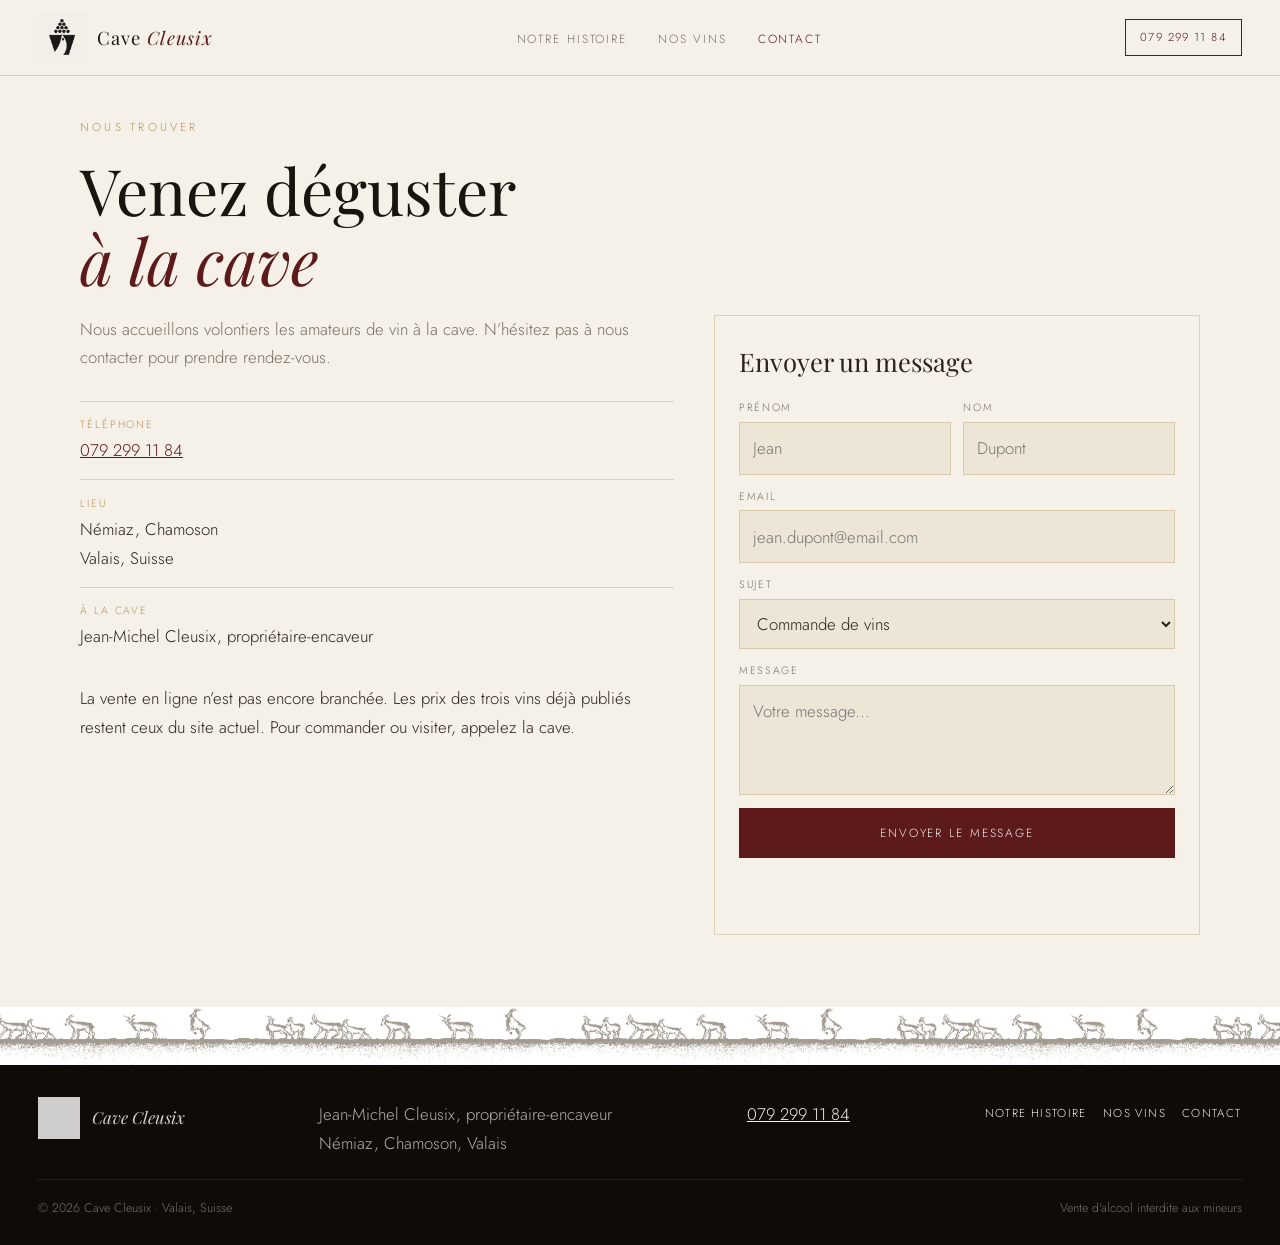
==== contact.html @ b55b0c0e "Rebuild the static Cave Cleusix site in the current art direction. Keep the cream panels, the four p" ====
<!DOCTYPE html>
<html lang="fr">
<head>
  <meta charset="utf-8">
  <meta name="viewport" content="width=device-width, initial-scale=1">
  <title>Contact — Cave Cleusix</title>
  <meta name="description" content="Téléphone 079 299 11 84. Cave Cleusix, Némiaz, Chamoson, Valais.">
  <link rel="icon" href="images/logo.png">
  <link rel="preconnect" href="https://fonts.googleapis.com">
  <link rel="preconnect" href="https://fonts.gstatic.com" crossorigin>
  <link href="https://fonts.googleapis.com/css2?family=Cormorant+Garamond:ital,wght@0,500;1,500&amp;family=Jost:wght@300;400;500&amp;family=Playfair+Display:ital,wght@0,400;0,500;1,400;1,500&amp;display=swap" rel="stylesheet">
  <link rel="stylesheet" href="css/site.css">
</head>
<body>
  <a class="skip" href="#contenu">Aller au contenu</a>
  <header class="site-header">
    <a class="logo" href="index.html">
      <img src="images/logo.png" alt="">
      <span class="logo-name">Cave <em>Cleusix</em></span>
    </a>
    <button class="nav-toggle" type="button" aria-expanded="false" aria-controls="navigation">Menu</button>
    <nav class="site-nav" id="navigation" aria-label="Navigation">
      <ul>
          <li><a href="histoire.html">Notre histoire</a></li>
          <li><a href="vins.html">Nos vins</a></li>
          <li><a href="contact.html" aria-current="page">Contact</a></li>
      </ul>
    </nav>
    <a class="nav-phone" href="tel:+41792991184">079 299 11 84</a>
  </header>
  <main id="contenu">

    <header class="page-hero">
      <div class="wrap">
        <p class="eyebrow">Nous trouver</p>
        <h1>Venez déguster<br><em>à la cave</em></h1>
      </div>
    </header>
    <section class="section" style="padding-top:0">
      <div class="wrap contact-band">
        <div>
          <p class="lede">Nous accueillons volontiers les amateurs de vin à la cave. N’hésitez pas à nous contacter pour prendre rendez-vous.</p>
          <div class="detail"><span>Téléphone</span><a href="tel:+41792991184">079 299 11 84</a></div>
          <div class="detail"><span>Lieu</span><p style="margin:0">Némiaz, Chamoson<br>Valais, Suisse</p></div>
          <div class="detail"><span>À la cave</span><p style="margin:0">Jean-Michel Cleusix, propriétaire-encaveur</p></div>
          <p class="prose" style="margin-top:1.2rem">La vente en ligne n’est pas encore branchée. Les prix des trois vins déjà publiés restent ceux du site actuel. Pour commander ou visiter, appelez la cave.</p>
        </div>
        <form class="form" action="#" method="post" onsubmit="return false;">
          <h2>Envoyer un message</h2>
          <div class="form-row">
            <div class="field">
              <label for="prenom">Prénom</label>
              <input id="prenom" name="prenom" type="text" autocomplete="given-name" placeholder="Jean">
            </div>
            <div class="field">
              <label for="nom">Nom</label>
              <input id="nom" name="nom" type="text" autocomplete="family-name" placeholder="Dupont">
            </div>
          </div>
          <div class="field">
            <label for="email">Email</label>
            <input id="email" name="email" type="email" autocomplete="email" placeholder="jean.dupont@email.com">
          </div>
          <div class="field">
            <label for="sujet">Sujet</label>
            <select id="sujet" name="sujet">
              <option>Commande de vins</option>
              <option>Visite à la cave</option>
              <option>Dégustation</option>
              <option>Autre demande</option>
            </select>
          </div>
          <div class="field">
            <label for="message">Message</label>
            <textarea id="message" name="message" placeholder="Votre message..."></textarea>
          </div>
          <button class="btn" type="button" data-contact-send>Envoyer le message</button>
          <p class="form-status" data-contact-status role="status"></p>
        </form>
      </div>
    </section>

  </main>
  <div class="frise" role="presentation"></div>
  <footer class="site-footer">
    <div class="footer-grid">
      <div class="footer-brand">
        <img src="images/logo.png" alt="">
        <p class="footer-name">Cave Cleusix</p>
      </div>
      <p>Jean-Michel Cleusix, propriétaire-encaveur<br>Némiaz, Chamoson, Valais</p>
      <p><a href="tel:+41792991184">079 299 11 84</a></p>
      <ul class="footer-links">
        <li><a href="histoire.html">Notre histoire</a></li>
        <li><a href="vins.html">Nos vins</a></li>
        <li><a href="contact.html">Contact</a></li>
      </ul>
    </div>
    <div class="footer-bottom">
      <p>© 2026 Cave Cleusix · Valais, Suisse</p>
      <p>Vente d'alcool interdite aux mineurs</p>
    </div>
  </footer>
  <script src="js/site.js"></script>
</body>
</html>
---- css/site.css ----
/* Cave Cleusix — direction du site public : crème, bordeaux, serif.
   Couleurs reprises du site en ligne (variables --cream, --wine, --gold). */

*, *::before, *::after { box-sizing: border-box; }
html { scroll-behavior: smooth; }
body {
  margin: 0;
  font-family: "Jost", "Avenir Next", "Segoe UI", sans-serif;
  font-weight: 300;
  font-size: 1.05rem;
  line-height: 1.7;
  color: var(--text);
  background: var(--cream);
}
img { max-width: 100%; display: block; }
a { color: inherit; }
button, input, select, textarea { font: inherit; color: inherit; }
h1, h2, h3, .logo-name, .footer-name, .price {
  font-family: "Playfair Display", Palatino, "Palatino Linotype", "Times New Roman", serif;
  font-weight: 400;
}

:root {
  --cream: #F5F0E8;
  --parchment: #EDE6D6;
  --gold: #B8935A;
  --wine: #5C1A1A;
  --wine-mid: #7A2828;
  --dark: #1A1410;
  --text: #2C2218;
  --muted: #7A6E62;
  --border: rgba(184, 147, 90, 0.35);
  --header: 76px;
}

.skip {
  position: absolute;
  left: 1rem;
  top: -4rem;
  z-index: 200;
  background: var(--wine);
  color: var(--cream);
  padding: 0.55rem 0.9rem;
  text-decoration: none;
}
.skip:focus { top: 0.6rem; }

.site-header {
  position: fixed;
  top: 0; left: 0; right: 0;
  z-index: 100;
  min-height: var(--header);
  display: flex;
  align-items: center;
  justify-content: space-between;
  gap: 1rem;
  padding: 0.7rem clamp(1rem, 3vw, 2.5rem);
  background: rgba(245, 240, 232, 0.94);
  backdrop-filter: blur(12px);
  border-bottom: 1px solid var(--border);
}
.logo {
  display: flex;
  align-items: center;
  gap: 0.65rem;
  text-decoration: none;
  color: var(--dark);
  min-width: 0;
}
.logo img {
  height: 48px;
  width: 48px;
  object-fit: contain;
  mix-blend-mode: multiply;
}
.logo-name {
  font-size: 1.15rem;
  letter-spacing: 0.06em;
  white-space: nowrap;
}
.logo-name em { font-style: italic; color: var(--wine); }
.site-nav ul {
  display: flex;
  gap: clamp(1.1rem, 2.4vw, 2.4rem);
  list-style: none;
  margin: 0;
  padding: 0;
}
.site-nav a {
  text-decoration: none;
  font-size: 0.74rem;
  letter-spacing: 0.16em;
  text-transform: uppercase;
  color: var(--muted);
}
.site-nav a:hover,
.site-nav a[aria-current="page"] { color: var(--wine); }
.nav-phone {
  text-decoration: none;
  font-size: 0.72rem;
  letter-spacing: 0.12em;
  color: var(--wine);
  border: 1px solid var(--wine);
  padding: 0.5rem 0.85rem;
  white-space: nowrap;
}
.nav-phone:hover { background: var(--wine); color: var(--cream); }
.nav-toggle {
  display: none;
  background: transparent;
  border: 1px solid var(--border);
  padding: 0.45rem 0.7rem;
  letter-spacing: 0.14em;
  text-transform: uppercase;
  font-size: 0.68rem;
  cursor: pointer;
}

.hero {
  display: grid;
  grid-template-columns: minmax(300px, 0.92fr) 1.15fr;
  min-height: 100svh;
  background: var(--cream);
}
.hero-copy {
  display: flex;
  flex-direction: column;
  justify-content: center;
  padding: calc(var(--header) + 2.5rem) clamp(1.4rem, 4vw, 4.2rem) 3rem;
  background: var(--cream);
}
.eyebrow {
  margin: 0 0 1.1rem;
  font-size: 0.72rem;
  letter-spacing: 0.28em;
  text-transform: uppercase;
  color: var(--gold);
}
.hero h1 {
  margin: 0 0 1.25rem;
  font-size: clamp(2.7rem, 4.7vw, 4.5rem);
  line-height: 1.08;
  color: var(--dark);
}
.hero h1 em { font-style: italic; color: var(--wine); }
.lede {
  margin: 0 0 1.8rem;
  max-width: 36rem;
  color: var(--muted);
  font-size: 1.05rem;
}
.hero-actions { display: flex; flex-wrap: wrap; gap: 1.25rem; align-items: center; }
.btn {
  display: inline-flex;
  align-items: center;
  justify-content: center;
  background: var(--wine);
  color: var(--cream);
  text-decoration: none;
  padding: 0.95rem 1.5rem;
  letter-spacing: 0.16em;
  text-transform: uppercase;
  font-size: 0.74rem;
  border: none;
  cursor: pointer;
}
.btn:hover { background: var(--wine-mid); }
.text-link {
  font-size: 0.74rem;
  letter-spacing: 0.14em;
  text-transform: uppercase;
  color: var(--muted);
  text-decoration: none;
  border-bottom: 1px solid var(--border);
  padding-bottom: 0.15rem;
}
.text-link:hover { color: var(--wine); border-color: var(--wine); }

.hero-visual {
  display: grid;
  grid-template-columns: 1.15fr 0.9fr;
  min-height: 100svh;
  background: var(--parchment);
}
.hero-vine-wrap { position: relative; min-height: 100%; }
.hero-vine-wrap img {
  width: 100%;
  height: 100%;
  object-fit: cover;
  object-position: 35% 45%;
  position: absolute;
  inset: 0;
}
.bottle-stage {
  display: flex;
  flex-direction: column;
  justify-content: center;
  gap: 0.85rem;
  padding: calc(var(--header) + 1.2rem) 1rem 1.6rem;
}
.bottle-stage img {
  width: min(100%, 280px);
  height: auto;
  margin: 0 auto;
  object-fit: contain;
}
.around {
  display: flex;
  justify-content: space-between;
  gap: 0.75rem;
  margin: 0;
  width: min(100%, 280px);
  align-self: center;
}
.around a {
  font-size: 0.68rem;
  letter-spacing: 0.14em;
  text-transform: uppercase;
  text-decoration: none;
  color: var(--wine);
}
.around a:hover { color: var(--gold); }

.band {
  background: var(--wine);
  padding: 1.6rem 1rem;
}
.band img {
  width: min(920px, 100%);
  height: auto;
  margin: 0 auto;
}

.frise {
  height: 58px;
  background-color: var(--cream);
  background-image: url("../images/frise-chamoix.png");
  background-repeat: repeat-x;
  background-position: center;
  background-size: auto 58px;
}

.wrap {
  width: min(1120px, calc(100% - 2.4rem));
  margin-inline: auto;
}
.wrap-wide {
  width: min(1240px, calc(100% - 2.4rem));
  margin-inline: auto;
}
.section { padding: 4.5rem 0; }
.section-title {
  margin: 0 0 1rem;
  font-size: clamp(2rem, 3.4vw, 3.1rem);
  line-height: 1.15;
  color: var(--dark);
}
.section-title em { font-style: italic; color: var(--wine); }

.split {
  display: grid;
  grid-template-columns: 1fr 1fr;
  min-height: 520px;
  background: var(--parchment);
}
.split img { width: 100%; height: 100%; object-fit: cover; min-height: 320px; }
.split-copy {
  display: flex;
  flex-direction: column;
  justify-content: center;
  padding: 3.5rem clamp(1.4rem, 4vw, 4rem);
}
.prose p { margin: 0 0 1rem; color: var(--muted); max-width: 40rem; }
.quote {
  margin: 1.4rem 0 0;
  padding-left: 1.1rem;
  border-left: 2px solid var(--gold);
}
.quote p {
  margin: 0;
  font-family: "Cormorant Garamond", Palatino, serif;
  font-style: italic;
  font-size: 1.45rem;
  line-height: 1.45;
  color: var(--wine);
}
.quote cite {
  display: block;
  margin-top: 0.55rem;
  font-style: normal;
  font-family: "Jost", sans-serif;
  font-size: 0.68rem;
  letter-spacing: 0.16em;
  text-transform: uppercase;
  color: var(--muted);
}

.section-head {
  display: flex;
  justify-content: space-between;
  align-items: flex-end;
  gap: 1rem;
  margin-bottom: 1.8rem;
}
.vin-grid {
  display: grid;
  grid-template-columns: repeat(4, 1fr);
  gap: 1rem;
}
.vin-card {
  display: flex;
  flex-direction: column;
  background: var(--parchment);
  text-decoration: none;
  color: var(--text);
  min-height: 100%;
}
.vin-card:hover { outline: 1px solid var(--gold); }
.vin-card .photo {
  height: 300px;
  background: var(--parchment);
  overflow: hidden;
}
.vin-card .photo img {
  width: 100%;
  height: 100%;
  object-fit: cover;
  object-position: center 30%;
}
.vin-card .soon-visual {
  height: 300px;
  display: grid;
  place-items: center;
  gap: 0.4rem;
  background:
    linear-gradient(180deg, rgba(245, 240, 232, 0.2), rgba(92, 26, 26, 0.05)),
    var(--parchment);
  color: var(--muted);
  letter-spacing: 0.18em;
  text-transform: uppercase;
  font-size: 0.72rem;
}
.vin-card .soon-visual img {
  width: 72px;
  height: 72px;
  object-fit: contain;
  mix-blend-mode: multiply;
  opacity: 0.75;
}
.vin-card .body { padding: 1.1rem 1rem 1.25rem; display: flex; flex-direction: column; gap: 0.35rem; flex: 1; }
.badge {
  display: inline-block;
  font-size: 0.62rem;
  letter-spacing: 0.14em;
  text-transform: uppercase;
  color: var(--wine);
  background: rgba(92, 26, 26, 0.07);
  padding: 0.2rem 0.45rem;
}
.appellation {
  font-size: 0.66rem;
  letter-spacing: 0.16em;
  text-transform: uppercase;
  color: var(--gold);
}
.vin-card h3 { margin: 0.15rem 0; font-size: 1.25rem; color: var(--dark); }
.vin-card p { margin: 0; color: var(--muted); font-size: 0.92rem; }
.price {
  margin-top: auto;
  padding-top: 0.8rem;
  color: var(--wine);
  font-style: italic;
  font-size: 1.25rem;
}
.price.is-empty { color: var(--muted); font-size: 1rem; }

.gallery {
  display: grid;
  grid-template-columns: 1.4fr 1fr 1fr;
  grid-template-rows: 240px 240px;
  gap: 0.45rem;
}
.gallery figure { margin: 0; overflow: hidden; }
.gallery img { width: 100%; height: 100%; object-fit: cover; }
.gallery .wide { grid-row: span 2; }

.valeurs {
  display: grid;
  grid-template-columns: repeat(3, 1fr);
  background: var(--dark);
  color: var(--cream);
}
.valeur { padding: 2.6rem 1.6rem; border-right: 1px solid rgba(245, 240, 232, 0.08); }
.valeur:last-child { border-right: none; }
.valeur .num {
  font-family: "Playfair Display", Palatino, serif;
  font-style: italic;
  font-size: 2.2rem;
  color: var(--gold);
  opacity: 0.7;
}
.valeur h3 { margin: 0.4rem 0; font-size: 1.35rem; font-weight: 400; }
.valeur p { margin: 0; color: rgba(245, 240, 232, 0.62); }

.contact-band {
  display: grid;
  grid-template-columns: 1.1fr 0.9fr;
  gap: 2.5rem;
  align-items: start;
}
.detail {
  display: flex;
  flex-direction: column;
  gap: 0.15rem;
  padding: 0.9rem 0;
  border-top: 1px solid var(--border);
}
.detail span {
  font-size: 0.66rem;
  letter-spacing: 0.18em;
  text-transform: uppercase;
  color: var(--gold);
}
.detail a { color: var(--wine); }

.page-hero { padding: calc(var(--header) + 2.6rem) 0 1.2rem; }
.page-hero h1 {
  margin: 0;
  font-size: clamp(2.4rem, 5vw, 4rem);
  line-height: 1.1;
  color: var(--dark);
}
.page-hero h1 em { font-style: italic; color: var(--wine); }

.wine-block {
  display: grid;
  grid-template-columns: 0.82fr 1.18fr;
  gap: clamp(1.2rem, 3vw, 3rem);
  align-items: center;
  padding: 2.6rem 0;
  border-top: 1px solid var(--border);
}
.wine-block.reverse figure { order: 2; }
.wine-block figure {
  margin: 0;
  background: var(--parchment);
  min-height: 420px;
  display: grid;
  place-items: center;
}
.wine-block figure img { width: 100%; height: 520px; object-fit: cover; object-position: center 28%; }
.wine-block figure.is-soon { display: block; background: transparent; min-height: 0; }
.wine-block figure.is-soon img { width: 96px; height: 96px; object-fit: contain; }
.soon-panel {
  min-height: 420px;
  display: grid;
  place-items: center;
  text-align: center;
  gap: 0.6rem;
  padding: 2rem;
  background: var(--parchment);
  color: var(--muted);
}
.soon-panel img { width: 96px; height: 96px; object-fit: contain; mix-blend-mode: multiply; }
.soon-panel strong {
  letter-spacing: 0.2em;
  text-transform: uppercase;
  font-weight: 400;
  font-size: 0.78rem;
}
.wine-copy h2 { margin: 0.4rem 0 0.6rem; font-size: clamp(1.8rem, 3vw, 2.6rem); color: var(--dark); }
.wine-copy .lead { color: var(--text); }
.buy-note { margin: 1rem 0 0.4rem; font-size: 0.82rem; letter-spacing: 0.04em; color: var(--muted); }
.shopify-buy:empty {
  min-height: 52px;
  border: 1px dashed rgba(92, 26, 26, 0.45);
  display: grid;
  place-items: center;
  background: rgba(255, 255, 255, 0.28);
}
.shopify-buy:empty::before {
  content: "Emplacement du bouton Shopify";
  font-size: 0.68rem;
  letter-spacing: 0.12em;
  text-transform: uppercase;
  color: var(--wine);
}
.price-source { margin: 0.35rem 0 0; font-size: 0.78rem; color: var(--muted); }

.product {
  display: grid;
  grid-template-columns: 0.9fr 1.1fr;
  gap: clamp(1.2rem, 4vw, 3.5rem);
  align-items: start;
  padding-bottom: 3rem;
}
.product-photo {
  background: var(--parchment);
  position: sticky;
  top: calc(var(--header) + 1rem);
}
.product-photo img { width: 100%; height: auto; max-height: 78vh; object-fit: contain; margin: 0 auto; }
.crumbs { font-size: 0.78rem; letter-spacing: 0.08em; text-transform: uppercase; color: var(--muted); margin: 0 0 0.8rem; }
.crumbs a { color: var(--wine); text-decoration: none; }
.product h1 { margin: 0.35rem 0 0.6rem; font-size: clamp(2.2rem, 4vw, 3.4rem); color: var(--dark); }
.facts { margin: 1.2rem 0; padding: 0; }
.facts div { display: grid; grid-template-columns: 9rem 1fr; gap: 0.5rem; padding: 0.45rem 0; border-top: 1px solid var(--border); }
.facts dt { margin: 0; font-size: 0.68rem; letter-spacing: 0.14em; text-transform: uppercase; color: var(--gold); }
.facts dd { margin: 0; }
.siblings { display: flex; flex-wrap: wrap; gap: 0.6rem 1.2rem; padding: 0; margin: 0; list-style: none; }
.siblings a { color: var(--wine); text-decoration: none; letter-spacing: 0.08em; text-transform: uppercase; font-size: 0.75rem; }
.siblings a:hover { color: var(--gold); }

.story-extra { background: var(--cream); }
.gallery-page {
  display: grid;
  grid-template-columns: 1fr 1fr 1fr;
  gap: 0.45rem;
}
.gallery-page figure { margin: 0; }
.gallery-page img { width: 100%; height: 280px; object-fit: cover; }
.gallery-page figcaption {
  font-size: 0.75rem;
  letter-spacing: 0.06em;
  color: var(--muted);
  padding: 0.35rem 0 0.8rem;
}

.form {
  background: var(--cream);
  border: 1px solid var(--border);
  padding: 1.5rem;
}
.form h2 { margin: 0 0 1rem; font-size: 1.6rem; }
.form-row { display: grid; grid-template-columns: 1fr 1fr; gap: 0.8rem; }
.field { display: flex; flex-direction: column; gap: 0.3rem; margin-bottom: 0.8rem; }
.field label { font-size: 0.66rem; letter-spacing: 0.16em; text-transform: uppercase; color: var(--muted); }
.field input, .field select, .field textarea {
  background: var(--parchment);
  border: 1px solid var(--border);
  padding: 0.7rem 0.8rem;
  border-radius: 0;
  width: 100%;
}
.field textarea { min-height: 110px; resize: vertical; }
.form-status { min-height: 1.4em; color: var(--wine); font-size: 0.95rem; }
.form button { width: 100%; }

.site-footer {
  background: #110B08;
  color: rgba(245, 240, 232, 0.72);
  padding: 2rem clamp(1rem, 3vw, 2.5rem) 1.4rem;
}
.footer-grid {
  display: flex;
  justify-content: space-between;
  gap: 1.5rem;
  flex-wrap: wrap;
  align-items: start;
  padding-bottom: 1.2rem;
  border-bottom: 1px solid rgba(245, 240, 232, 0.1);
}
.footer-brand { display: flex; align-items: center; gap: 0.7rem; }
.footer-brand img { height: 42px; width: 42px; object-fit: contain; filter: brightness(0) invert(1); opacity: 0.8; }
.footer-name { margin: 0; font-style: italic; color: rgba(245, 240, 232, 0.86); }
.site-footer a { color: var(--cream); }
.site-footer p { margin: 0.2rem 0; }
.footer-links { display: flex; gap: 1rem; list-style: none; margin: 0; padding: 0; }
.footer-links a { text-decoration: none; letter-spacing: 0.12em; text-transform: uppercase; font-size: 0.72rem; }
.footer-bottom {
  display: flex;
  justify-content: space-between;
  gap: 1rem;
  flex-wrap: wrap;
  padding-top: 0.9rem;
  font-size: 0.78rem;
  color: rgba(245, 240, 232, 0.45);
}

:focus-visible { outline: 2px solid var(--wine); outline-offset: 3px; }

@media (max-width: 1100px) {
  .hero { grid-template-columns: 1fr; min-height: 0; }
  .hero-visual { min-height: 0; }
  .hero-vine-wrap { min-height: 46vh; }
  .hero-vine-wrap img { position: relative; height: 46vh; }
  .vin-grid { grid-template-columns: 1fr 1fr; }
  .gallery { grid-template-columns: 1fr 1fr; grid-template-rows: 200px 200px 200px; }
  .gallery .wide { grid-row: auto; grid-column: span 2; height: 220px; }
}
@media (max-width: 860px) {
  .nav-toggle { display: inline-flex; }
  .site-nav {
    display: none;
    position: absolute;
    top: 100%;
    left: 0; right: 0;
    background: var(--cream);
    border-bottom: 1px solid var(--border);
    padding: 0.4rem 1.2rem 1rem;
  }
  .site-nav.is-open { display: block; }
  .site-nav ul { flex-direction: column; gap: 0.2rem; }
  .site-nav a { display: block; padding: 0.7rem 0; }
  .split, .contact-band, .product, .wine-block, .wine-block.reverse { grid-template-columns: 1fr; }
  .wine-block.reverse figure { order: 0; }
  .product-photo { position: static; }
  .valeurs { grid-template-columns: 1fr; }
  .valeur { border-right: none; border-bottom: 1px solid rgba(245, 240, 232, 0.08); }
  .gallery-page { grid-template-columns: 1fr 1fr; }
  .form-row { grid-template-columns: 1fr; }
  .hero-visual { grid-template-columns: 1fr; }
  .bottle-stage { padding-top: 1.2rem; }
}
@media (max-width: 640px) {
  .vin-grid, .gallery, .gallery-page { grid-template-columns: 1fr; }
  .gallery .wide { grid-column: auto; height: auto; }
  .gallery img, .gallery-page img { height: 220px; }
  .nav-phone { padding: 0.45rem 0.5rem; letter-spacing: 0.06em; font-size: 0.68rem; }
  .logo-name { font-size: 1rem; }
  .facts div { grid-template-columns: 1fr; gap: 0.1rem; }
  .footer-bottom, .footer-grid { flex-direction: column; }
}
@media (prefers-reduced-motion: reduce) {
  html { scroll-behavior: auto; }
}
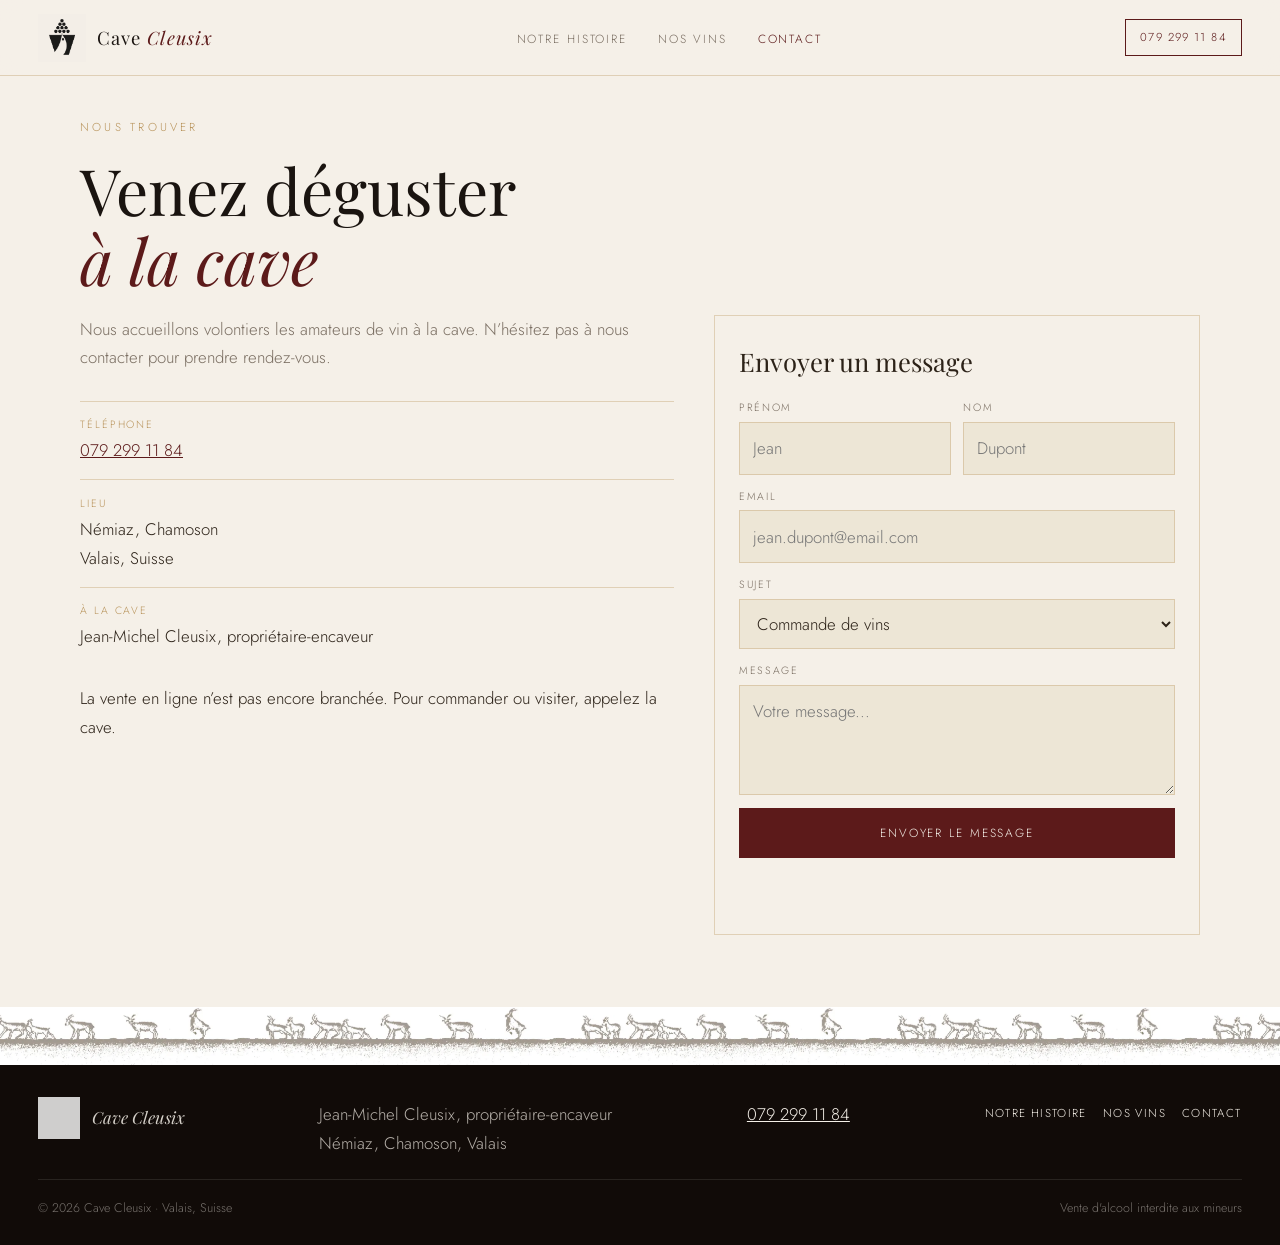
==== commit ad053fbc: "Replace the wine list with the four current cuvées. Sauvignon Blanc, Cuvée Victor, Sangiovese and Sa" ====
--- a/contact.html
+++ b/contact.html
@@ -43,7 +43,7 @@
           <div class="detail"><span>Téléphone</span><a href="tel:+41792991184">079 299 11 84</a></div>
           <div class="detail"><span>Lieu</span><p style="margin:0">Némiaz, Chamoson<br>Valais, Suisse</p></div>
           <div class="detail"><span>À la cave</span><p style="margin:0">Jean-Michel Cleusix, propriétaire-encaveur</p></div>
-          <p class="prose" style="margin-top:1.2rem">La vente en ligne n’est pas encore branchée. Les prix des trois vins déjà publiés restent ceux du site actuel. Pour commander ou visiter, appelez la cave.</p>
+          <p class="prose" style="margin-top:1.2rem">La vente en ligne n’est pas encore branchée. Pour commander ou visiter, appelez la cave.</p>
         </div>
         <form class="form" action="#" method="post" onsubmit="return false;">
           <h2>Envoyer un message</h2>
--- a/css/site.css
+++ b/css/site.css
@@ -207,17 +207,18 @@
 .around {
   display: flex;
   justify-content: space-between;
-  gap: 0.75rem;
+  gap: 0.6rem;
   margin: 0;
-  width: min(100%, 280px);
+  width: min(100%, 340px);
   align-self: center;
 }
 .around a {
-  font-size: 0.68rem;
-  letter-spacing: 0.14em;
+  font-size: 0.62rem;
+  letter-spacing: 0.08em;
   text-transform: uppercase;
   text-decoration: none;
   color: var(--wine);
+  text-align: center;
 }
 .around a:hover { color: var(--gold); }
 
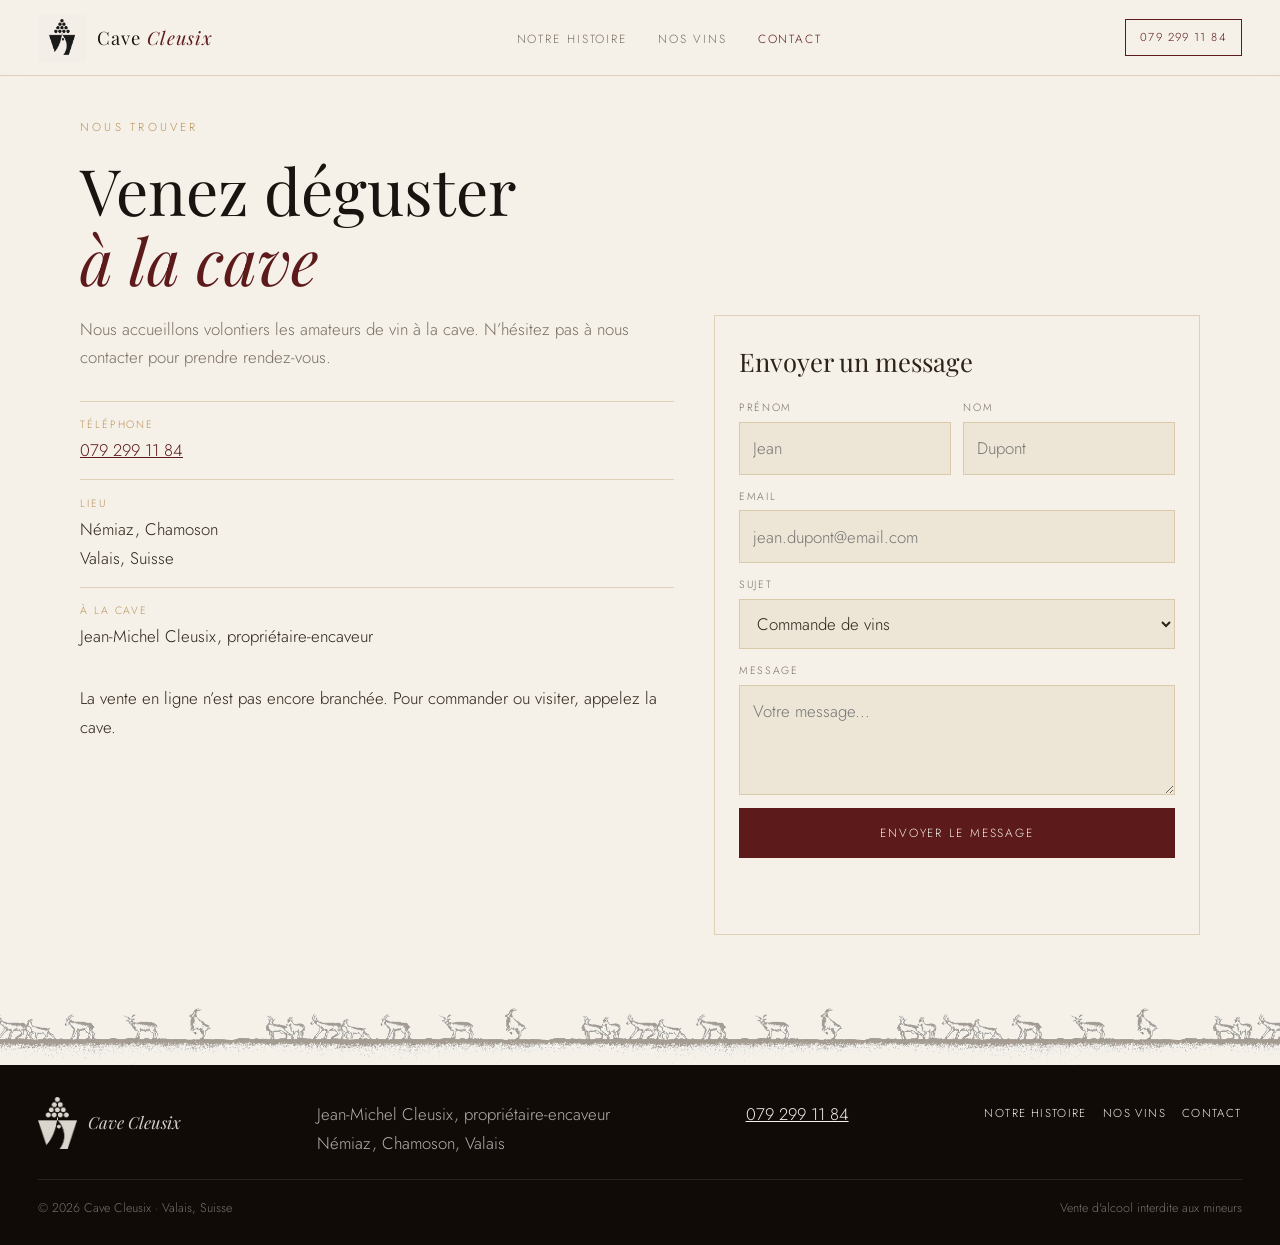
==== commit 585da9f8: "Show the grape mark, blend the chamois, and align the wine cards. The footer uses a cream grape with" ====
--- a/contact.html
+++ b/contact.html
@@ -85,7 +85,7 @@
   <footer class="site-footer">
     <div class="footer-grid">
       <div class="footer-brand">
-        <img src="images/logo.png" alt="">
+        <img src="images/logo-grappe.png" alt="">
         <p class="footer-name">Cave Cleusix</p>
       </div>
       <p>Jean-Michel Cleusix, propriétaire-encaveur<br>Némiaz, Chamoson, Valais</p>
--- a/css/site.css
+++ b/css/site.css
@@ -116,19 +116,26 @@
   cursor: pointer;
 }
 
-.hero {
-  display: grid;
-  grid-template-columns: minmax(300px, 0.92fr) 1.15fr;
-  min-height: 100svh;
-  background: var(--cream);
-}
-.hero-copy {
-  display: flex;
-  flex-direction: column;
-  justify-content: center;
-  padding: calc(var(--header) + 2.5rem) clamp(1.4rem, 4vw, 4.2rem) 3rem;
-  background: var(--cream);
-}
+.hero-photo {
+  margin: var(--header) 0 0;
+  height: clamp(380px, 68vh, 780px);
+  overflow: hidden;
+  background: var(--parchment);
+}
+.hero-photo img {
+  width: 100%;
+  height: 100%;
+  object-fit: cover;
+  object-position: 35% 45%;
+}
+.home-wines { padding-top: 2.6rem; }
+.home-story h1 {
+  margin: 0 0 1.25rem;
+  font-size: clamp(2.7rem, 4.7vw, 4.5rem);
+  line-height: 1.08;
+  color: var(--dark);
+}
+.home-story h1 em { font-style: italic; color: var(--wine); }
 .eyebrow {
   margin: 0 0 1.1rem;
   font-size: 0.72rem;
@@ -136,20 +143,12 @@
   text-transform: uppercase;
   color: var(--gold);
 }
-.hero h1 {
-  margin: 0 0 1.25rem;
-  font-size: clamp(2.7rem, 4.7vw, 4.5rem);
-  line-height: 1.08;
-  color: var(--dark);
-}
-.hero h1 em { font-style: italic; color: var(--wine); }
 .lede {
   margin: 0 0 1.8rem;
   max-width: 36rem;
   color: var(--muted);
   font-size: 1.05rem;
 }
-.hero-actions { display: flex; flex-wrap: wrap; gap: 1.25rem; align-items: center; }
 .btn {
   display: inline-flex;
   align-items: center;
@@ -176,52 +175,6 @@
 }
 .text-link:hover { color: var(--wine); border-color: var(--wine); }
 
-.hero-visual {
-  display: grid;
-  grid-template-columns: 1.15fr 0.9fr;
-  min-height: 100svh;
-  background: var(--parchment);
-}
-.hero-vine-wrap { position: relative; min-height: 100%; }
-.hero-vine-wrap img {
-  width: 100%;
-  height: 100%;
-  object-fit: cover;
-  object-position: 35% 45%;
-  position: absolute;
-  inset: 0;
-}
-.bottle-stage {
-  display: flex;
-  flex-direction: column;
-  justify-content: center;
-  gap: 0.85rem;
-  padding: calc(var(--header) + 1.2rem) 1rem 1.6rem;
-}
-.bottle-stage img {
-  width: min(100%, 280px);
-  height: auto;
-  margin: 0 auto;
-  object-fit: contain;
-}
-.around {
-  display: flex;
-  justify-content: space-between;
-  gap: 0.6rem;
-  margin: 0;
-  width: min(100%, 340px);
-  align-self: center;
-}
-.around a {
-  font-size: 0.62rem;
-  letter-spacing: 0.08em;
-  text-transform: uppercase;
-  text-decoration: none;
-  color: var(--wine);
-  text-align: center;
-}
-.around a:hover { color: var(--gold); }
-
 .band {
   background: var(--wine);
   padding: 1.6rem 1rem;
@@ -234,7 +187,7 @@
 
 .frise {
   height: 58px;
-  background-color: var(--cream);
+  background-color: transparent;
   background-image: url("../images/frise-chamoix.png");
   background-repeat: repeat-x;
   background-position: center;
@@ -365,7 +318,10 @@
   color: var(--gold);
 }
 .vin-card h3 { margin: 0.15rem 0; font-size: 1.25rem; color: var(--dark); }
+.vin-card h3 a,
+.vin-card .photo { color: inherit; text-decoration: none; }
 .vin-card p { margin: 0; color: var(--muted); font-size: 0.92rem; }
+.vin-card p.price { margin-top: auto; }
 .price {
   margin-top: auto;
   padding-top: 0.8rem;
@@ -375,6 +331,9 @@
 }
 .price.is-empty { color: var(--muted); font-size: 1rem; }
 
+.split + .gallery {
+  margin-top: 1.5rem;
+}
 .gallery {
   display: grid;
   grid-template-columns: 1.4fr 1fr 1fr;
@@ -471,20 +430,14 @@
 }
 .wine-copy h2 { margin: 0.4rem 0 0.6rem; font-size: clamp(1.8rem, 3vw, 2.6rem); color: var(--dark); }
 .wine-copy .lead { color: var(--text); }
-.buy-note { margin: 1rem 0 0.4rem; font-size: 0.82rem; letter-spacing: 0.04em; color: var(--muted); }
-.shopify-buy:empty {
-  min-height: 52px;
-  border: 1px dashed rgba(92, 26, 26, 0.45);
-  display: grid;
-  place-items: center;
-  background: rgba(255, 255, 255, 0.28);
-}
-.shopify-buy:empty::before {
-  content: "Emplacement du bouton Shopify";
-  font-size: 0.68rem;
-  letter-spacing: 0.12em;
-  text-transform: uppercase;
-  color: var(--wine);
+.shopify-button-mount {
+  width: 100%;
+  max-width: none !important;
+  margin-top: 0.85rem;
+}
+.shopify-button-mount iframe {
+  width: 100% !important;
+  max-width: 100% !important;
 }
 .price-source { margin: 0.35rem 0 0; font-size: 0.78rem; color: var(--muted); }
 
@@ -562,7 +515,7 @@
   border-bottom: 1px solid rgba(245, 240, 232, 0.1);
 }
 .footer-brand { display: flex; align-items: center; gap: 0.7rem; }
-.footer-brand img { height: 42px; width: 42px; object-fit: contain; filter: brightness(0) invert(1); opacity: 0.8; }
+.footer-brand img { height: 52px; width: auto; object-fit: contain; }
 .footer-name { margin: 0; font-style: italic; color: rgba(245, 240, 232, 0.86); }
 .site-footer a { color: var(--cream); }
 .site-footer p { margin: 0.2rem 0; }
@@ -581,10 +534,6 @@
 :focus-visible { outline: 2px solid var(--wine); outline-offset: 3px; }
 
 @media (max-width: 1100px) {
-  .hero { grid-template-columns: 1fr; min-height: 0; }
-  .hero-visual { min-height: 0; }
-  .hero-vine-wrap { min-height: 46vh; }
-  .hero-vine-wrap img { position: relative; height: 46vh; }
   .vin-grid { grid-template-columns: 1fr 1fr; }
   .gallery { grid-template-columns: 1fr 1fr; grid-template-rows: 200px 200px 200px; }
   .gallery .wide { grid-row: auto; grid-column: span 2; height: 220px; }
@@ -610,10 +559,9 @@
   .valeur { border-right: none; border-bottom: 1px solid rgba(245, 240, 232, 0.08); }
   .gallery-page { grid-template-columns: 1fr 1fr; }
   .form-row { grid-template-columns: 1fr; }
-  .hero-visual { grid-template-columns: 1fr; }
-  .bottle-stage { padding-top: 1.2rem; }
 }
 @media (max-width: 640px) {
+  .hero-photo { height: 52vh; min-height: 280px; }
   .vin-grid, .gallery, .gallery-page { grid-template-columns: 1fr; }
   .gallery .wide { grid-column: auto; height: auto; }
   .gallery img, .gallery-page img { height: 220px; }
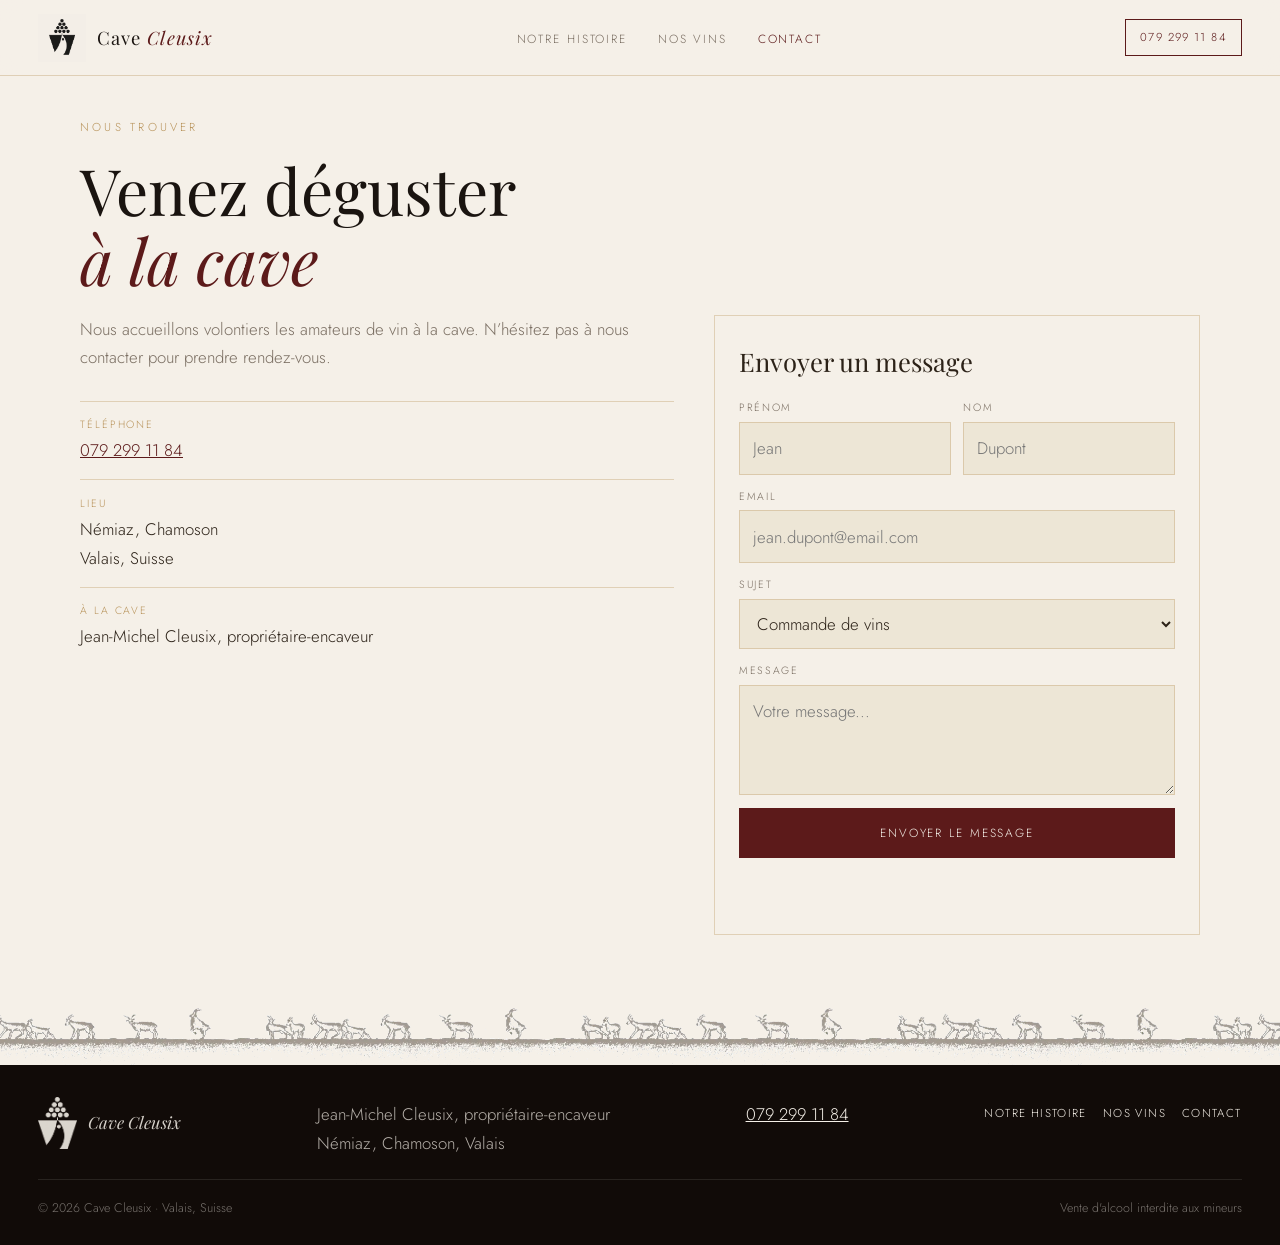
==== commit 2acaef8c: "Remove the notice that online sales are not available yet. The contact page no longer says the shop " ====
--- a/contact.html
+++ b/contact.html
@@ -43,7 +43,6 @@
           <div class="detail"><span>Téléphone</span><a href="tel:+41792991184">079 299 11 84</a></div>
           <div class="detail"><span>Lieu</span><p style="margin:0">Némiaz, Chamoson<br>Valais, Suisse</p></div>
           <div class="detail"><span>À la cave</span><p style="margin:0">Jean-Michel Cleusix, propriétaire-encaveur</p></div>
-          <p class="prose" style="margin-top:1.2rem">La vente en ligne n’est pas encore branchée. Pour commander ou visiter, appelez la cave.</p>
         </div>
         <form class="form" action="#" method="post" onsubmit="return false;">
           <h2>Envoyer un message</h2>
--- a/css/site.css
+++ b/css/site.css
@@ -177,12 +177,16 @@
 
 .band {
   background: var(--wine);
-  padding: 1.6rem 1rem;
+  padding: 0.4rem 1rem;
 }
 .band img {
-  width: min(920px, 100%);
+  display: block;
+  width: min(560px, 88%);
   height: auto;
   margin: 0 auto;
+}
+.band + .split {
+  margin-top: 1.5rem;
 }
 
 .frise {
